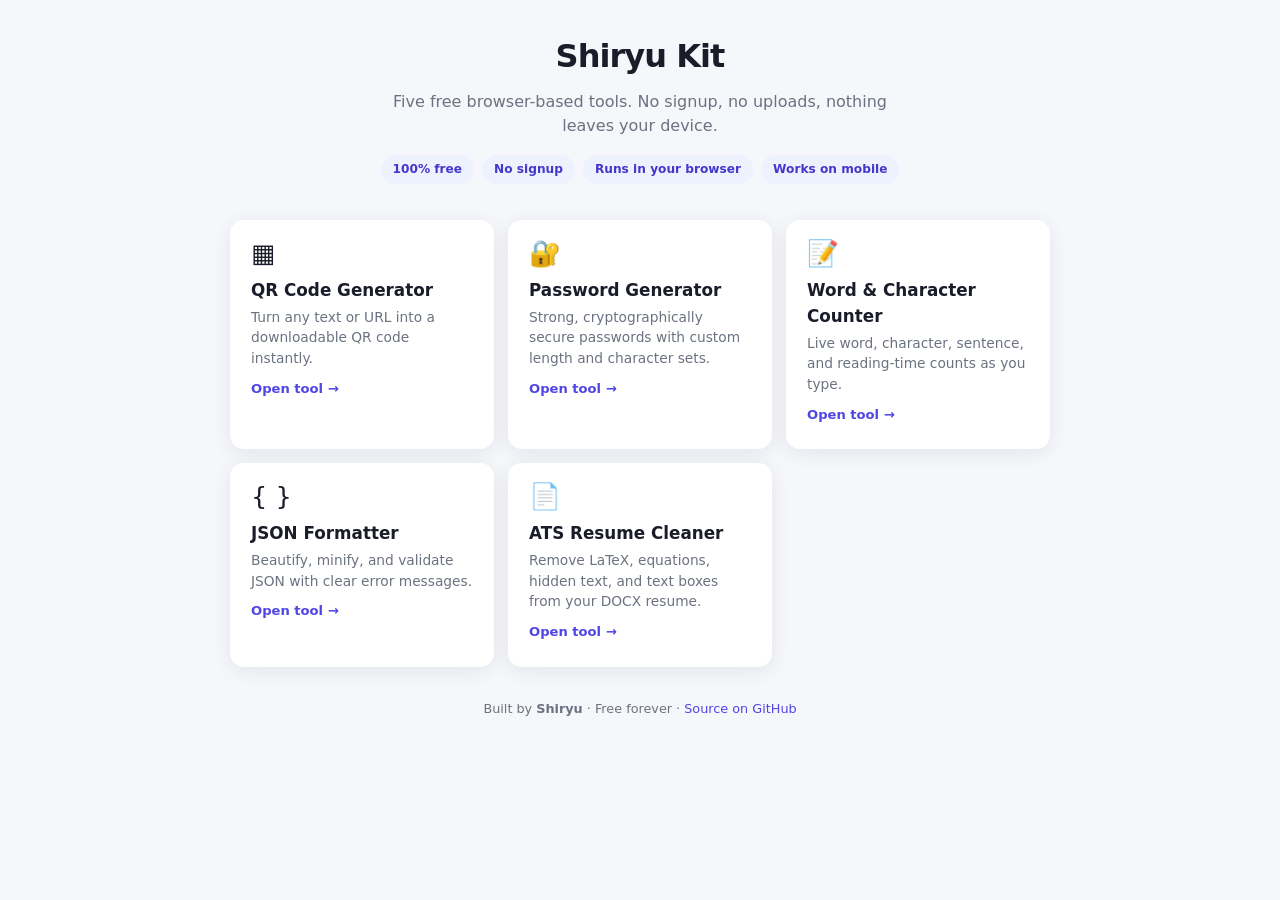
==== index.html @ c06841d9 "seo: update all URLs to new shiryu-kit domain" ====
<!DOCTYPE html>
<html lang="en">

<head>
    <meta charset="UTF-8" />
    <meta name="viewport" content="width=device-width, initial-scale=1.0" />

    <title>Shiryu Kit — 5 Free Online Tools (No Signup)</title>
    <meta name="description"
        content="Five free browser-based tools: QR code generator, password generator, word counter, JSON formatter, and ATS resume cleaner. No signup, no uploads, works on mobile." />
    <meta name="keywords" content="free online tools, qr code generator, password generator, word counter, json formatter, ats resume cleaner" />
    <link rel="canonical" href="https://shiryu-kit.shiryu.workers.dev/" />

    <meta property="og:type" content="website" />
    <meta property="og:title" content="Shiryu Kit — 5 Free Online Tools" />
    <meta property="og:description" content="QR codes, passwords, word count, JSON, and ATS-friendly resumes. Free, no signup, runs in your browser." />
    <meta property="og:url" content="https://shiryu-kit.shiryu.workers.dev/" />
    <meta property="og:site_name" content="Shiryu Kit" />

    <meta name="twitter:card" content="summary" />
    <meta name="twitter:title" content="Shiryu Kit — 5 Free Online Tools" />
    <meta name="twitter:description" content="Five free browser tools. No signup, no uploads." />

    <meta name="google-site-verification" content="OV-KflTbfeQ8eAqYCAKUh1wYdk-W4p2s2v_w5bWGSM4" />

    <link rel="icon"
        href="data:image/svg+xml,<svg xmlns='http://www.w3.org/2000/svg' viewBox='0 0 100 100'><rect width='100' height='100' rx='16' fill='%234f46e5'/><text x='50' y='68' font-size='52' font-family='system-ui' font-weight='700' text-anchor='middle' fill='white'>S</text></svg>" />

    <style>
        *, *::before, *::after { box-sizing: border-box; margin: 0; padding: 0; }

        :root {
            --bg: #f5f7fb;
            --card: #ffffff;
            --text: #1a1d29;
            --muted: #6b7280;
            --brand: #4f46e5;
            --brand-dark: #4338ca;
            --border: #e5e7eb;
            --radius: 14px;
            --shadow: 0 4px 20px rgba(15, 23, 42, 0.08);
        }

        body {
            font-family: system-ui, -apple-system, "Segoe UI", Roboto, "Helvetica Neue", Arial, sans-serif;
            background: var(--bg);
            color: var(--text);
            line-height: 1.55;
            min-height: 100vh;
            padding: 32px 16px;
        }

        .container {
            width: 100%;
            max-width: 820px;
            margin: 0 auto;
        }

        /* Hero */
        .hero {
            text-align: center;
            margin-bottom: 36px;
        }

        .hero h1 {
            font-size: 2rem;
            font-weight: 800;
            letter-spacing: -0.03em;
            margin-bottom: 8px;
        }

        .hero .subtitle {
            font-size: 1rem;
            color: var(--muted);
            max-width: 520px;
            margin: 0 auto;
        }

        .hero .badges {
            display: flex;
            flex-wrap: wrap;
            justify-content: center;
            gap: 8px;
            margin-top: 16px;
        }

        .badge {
            font-size: 0.76rem;
            font-weight: 600;
            padding: 5px 12px;
            border-radius: 99px;
            background: #eef2ff;
            color: var(--brand-dark);
        }

        /* Tools grid */
        .tools {
            display: grid;
            grid-template-columns: repeat(auto-fill, minmax(240px, 1fr));
            gap: 14px;
        }

        .tool {
            display: block;
            background: var(--card);
            border-radius: var(--radius);
            box-shadow: var(--shadow);
            padding: 20px 20px 22px;
            text-decoration: none;
            color: inherit;
            transition: transform 0.12s, box-shadow 0.12s;
            border: 1px solid transparent;
        }

        .tool:hover {
            transform: translateY(-2px);
            box-shadow: 0 8px 28px rgba(15, 23, 42, 0.12);
            border-color: #e0e7ff;
        }

        .tool:active { transform: translateY(0); }

        .tool-icon {
            font-size: 1.6rem;
            margin-bottom: 10px;
            display: block;
            line-height: 1;
        }

        .tool h2 {
            font-size: 1.05rem;
            font-weight: 700;
            margin-bottom: 4px;
            color: var(--text);
        }

        .tool p {
            font-size: 0.86rem;
            color: var(--muted);
            line-height: 1.5;
        }

        .tool .arrow {
            display: inline-block;
            margin-top: 10px;
            font-size: 0.82rem;
            font-weight: 600;
            color: var(--brand);
        }

        /* Footer */
        .footer-note {
            margin-top: 32px;
            font-size: 0.8rem;
            color: var(--muted);
            text-align: center;
        }
        .footer-note a { color: var(--brand); text-decoration: none; }
        .footer-note a:hover { text-decoration: underline; }

        @media (prefers-color-scheme: dark) {
            :root {
                --bg: #0f1117;
                --card: #171a23;
                --text: #e8eaf0;
                --muted: #9096a3;
                --border: #2a2e3a;
                --shadow: 0 4px 24px rgba(0, 0, 0, 0.45);
            }
            .badge { background: #1e1b3a; color: #c7cdff; }
            .tool:hover { border-color: #2a2e3a; }
        }

        @media (max-width: 480px) {
            .hero h1 { font-size: 1.6rem; }
        }
    </style>
</head>

<body>

    <main class="container">

        <header class="hero">
            <h1>Shiryu Kit</h1>
            <p class="subtitle">Five free browser-based tools. No signup, no uploads, nothing leaves your device.</p>
            <div class="badges">
                <span class="badge">100% free</span>
                <span class="badge">No signup</span>
                <span class="badge">Runs in your browser</span>
                <span class="badge">Works on mobile</span>
            </div>
        </header>

        <div class="tools">

            <a class="tool" href="/qr-generator.html">
                <span class="tool-icon">▦</span>
                <h2>QR Code Generator</h2>
                <p>Turn any text or URL into a downloadable QR code instantly.</p>
                <span class="arrow">Open tool →</span>
            </a>

            <a class="tool" href="/password-generator.html">
                <span class="tool-icon">🔐</span>
                <h2>Password Generator</h2>
                <p>Strong, cryptographically secure passwords with custom length and character sets.</p>
                <span class="arrow">Open tool →</span>
            </a>

            <a class="tool" href="/word-counter.html">
                <span class="tool-icon">📝</span>
                <h2>Word & Character Counter</h2>
                <p>Live word, character, sentence, and reading-time counts as you type.</p>
                <span class="arrow">Open tool →</span>
            </a>

            <a class="tool" href="/json-formatter.html">
                <span class="tool-icon">{ }</span>
                <h2>JSON Formatter</h2>
                <p>Beautify, minify, and validate JSON with clear error messages.</p>
                <span class="arrow">Open tool →</span>
            </a>

            <a class="tool" href="/resume-cleaner.html">
                <span class="tool-icon">📄</span>
                <h2>ATS Resume Cleaner</h2>
                <p>Remove LaTeX, equations, hidden text, and text boxes from your DOCX resume.</p>
                <span class="arrow">Open tool →</span>
            </a>

        </div>

        <p class="footer-note">
            Built by <strong>Shiryu</strong> · Free forever ·
            <a href="https://github.com/Piyush-Gahlawat/qr-generator" target="_blank" rel="noopener">Source on GitHub</a>
        </p>

    </main>

</body>

</html>
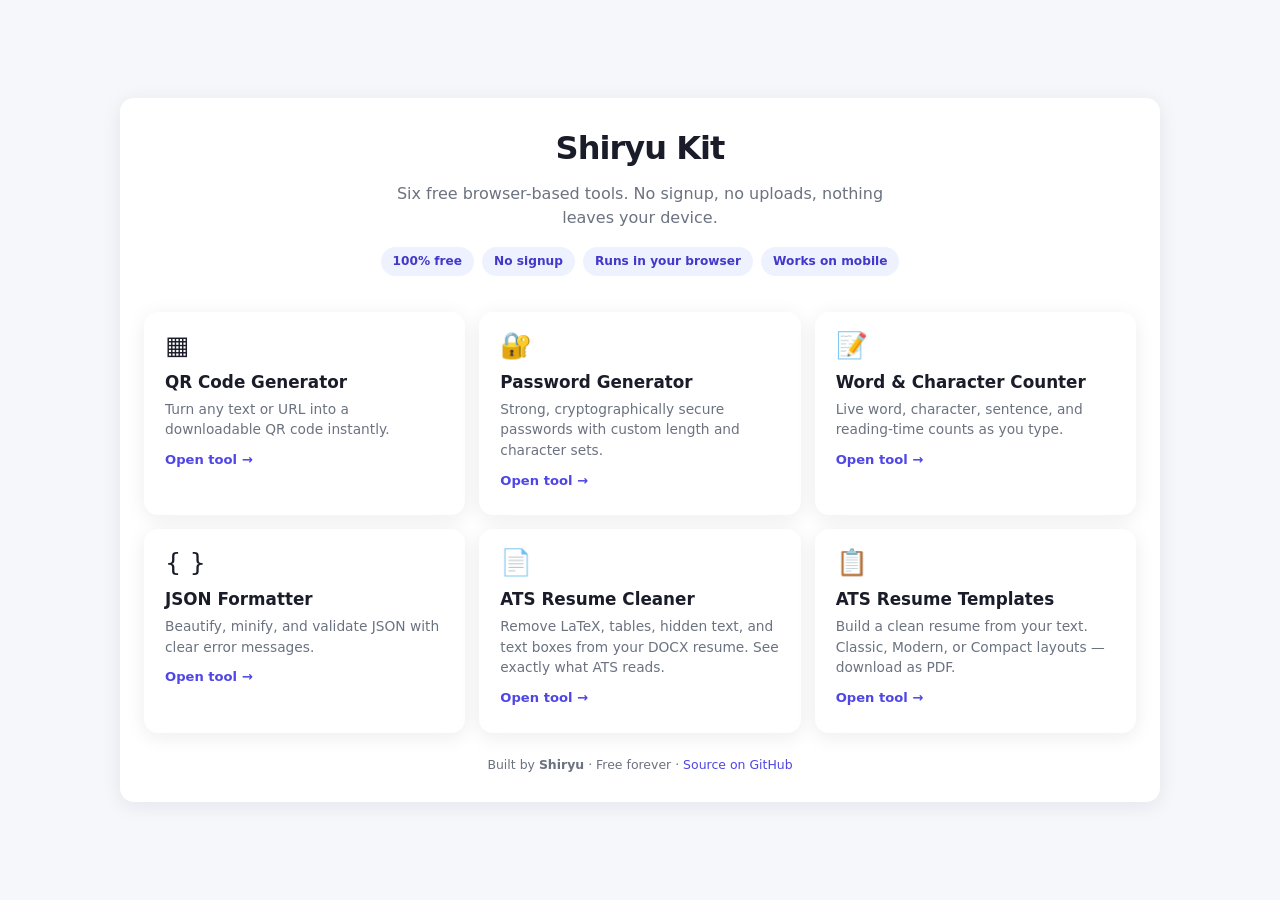
==== commit b928854e: "feat: link resume templates from cleaner and hub; add 6th tool to hub and sitemap" ====
--- a/index.html
+++ b/index.html
@@ -5,185 +5,38 @@
     <meta charset="UTF-8" />
     <meta name="viewport" content="width=device-width, initial-scale=1.0" />
 
-    <title>Shiryu Kit — 5 Free Online Tools (No Signup)</title>
+    <title>Shiryu Kit — 6 Free Online Tools (No Signup)</title>
     <meta name="description"
-        content="Five free browser-based tools: QR code generator, password generator, word counter, JSON formatter, and ATS resume cleaner. No signup, no uploads, works on mobile." />
-    <meta name="keywords" content="free online tools, qr code generator, password generator, word counter, json formatter, ats resume cleaner" />
+        content="Six free browser-based tools: QR code generator, password generator, word counter, JSON formatter, ATS resume cleaner, and resume templates. No signup, no uploads, works on mobile." />
+    <meta name="keywords"
+        content="free online tools, qr code generator, password generator, word counter, json formatter, ats resume cleaner, resume templates" />
     <link rel="canonical" href="https://shiryu-kit.shiryu.workers.dev/" />
 
     <meta property="og:type" content="website" />
-    <meta property="og:title" content="Shiryu Kit — 5 Free Online Tools" />
-    <meta property="og:description" content="QR codes, passwords, word count, JSON, and ATS-friendly resumes. Free, no signup, runs in your browser." />
+    <meta property="og:title" content="Shiryu Kit — 6 Free Online Tools" />
+    <meta property="og:description"
+        content="QR codes, passwords, word count, JSON, and ATS-friendly resumes. Free, no signup, runs in your browser." />
     <meta property="og:url" content="https://shiryu-kit.shiryu.workers.dev/" />
     <meta property="og:site_name" content="Shiryu Kit" />
 
     <meta name="twitter:card" content="summary" />
-    <meta name="twitter:title" content="Shiryu Kit — 5 Free Online Tools" />
-    <meta name="twitter:description" content="Five free browser tools. No signup, no uploads." />
-
-    <meta name="google-site-verification" content="OV-KflTbfeQ8eAqYCAKUh1wYdk-W4p2s2v_w5bWGSM4" />
+    <meta name="twitter:title" content="Shiryu Kit — 6 Free Online Tools" />
+    <meta name="twitter:description" content="Six free browser tools. No signup, no uploads." />
 
     <link rel="icon"
         href="data:image/svg+xml,<svg xmlns='http://www.w3.org/2000/svg' viewBox='0 0 100 100'><rect width='100' height='100' rx='16' fill='%234f46e5'/><text x='50' y='68' font-size='52' font-family='system-ui' font-weight='700' text-anchor='middle' fill='white'>S</text></svg>" />
 
-    <style>
-        *, *::before, *::after { box-sizing: border-box; margin: 0; padding: 0; }
-
-        :root {
-            --bg: #f5f7fb;
-            --card: #ffffff;
-            --text: #1a1d29;
-            --muted: #6b7280;
-            --brand: #4f46e5;
-            --brand-dark: #4338ca;
-            --border: #e5e7eb;
-            --radius: 14px;
-            --shadow: 0 4px 20px rgba(15, 23, 42, 0.08);
-        }
-
-        body {
-            font-family: system-ui, -apple-system, "Segoe UI", Roboto, "Helvetica Neue", Arial, sans-serif;
-            background: var(--bg);
-            color: var(--text);
-            line-height: 1.55;
-            min-height: 100vh;
-            padding: 32px 16px;
-        }
-
-        .container {
-            width: 100%;
-            max-width: 820px;
-            margin: 0 auto;
-        }
-
-        /* Hero */
-        .hero {
-            text-align: center;
-            margin-bottom: 36px;
-        }
-
-        .hero h1 {
-            font-size: 2rem;
-            font-weight: 800;
-            letter-spacing: -0.03em;
-            margin-bottom: 8px;
-        }
-
-        .hero .subtitle {
-            font-size: 1rem;
-            color: var(--muted);
-            max-width: 520px;
-            margin: 0 auto;
-        }
-
-        .hero .badges {
-            display: flex;
-            flex-wrap: wrap;
-            justify-content: center;
-            gap: 8px;
-            margin-top: 16px;
-        }
-
-        .badge {
-            font-size: 0.76rem;
-            font-weight: 600;
-            padding: 5px 12px;
-            border-radius: 99px;
-            background: #eef2ff;
-            color: var(--brand-dark);
-        }
-
-        /* Tools grid */
-        .tools {
-            display: grid;
-            grid-template-columns: repeat(auto-fill, minmax(240px, 1fr));
-            gap: 14px;
-        }
-
-        .tool {
-            display: block;
-            background: var(--card);
-            border-radius: var(--radius);
-            box-shadow: var(--shadow);
-            padding: 20px 20px 22px;
-            text-decoration: none;
-            color: inherit;
-            transition: transform 0.12s, box-shadow 0.12s;
-            border: 1px solid transparent;
-        }
-
-        .tool:hover {
-            transform: translateY(-2px);
-            box-shadow: 0 8px 28px rgba(15, 23, 42, 0.12);
-            border-color: #e0e7ff;
-        }
-
-        .tool:active { transform: translateY(0); }
-
-        .tool-icon {
-            font-size: 1.6rem;
-            margin-bottom: 10px;
-            display: block;
-            line-height: 1;
-        }
-
-        .tool h2 {
-            font-size: 1.05rem;
-            font-weight: 700;
-            margin-bottom: 4px;
-            color: var(--text);
-        }
-
-        .tool p {
-            font-size: 0.86rem;
-            color: var(--muted);
-            line-height: 1.5;
-        }
-
-        .tool .arrow {
-            display: inline-block;
-            margin-top: 10px;
-            font-size: 0.82rem;
-            font-weight: 600;
-            color: var(--brand);
-        }
-
-        /* Footer */
-        .footer-note {
-            margin-top: 32px;
-            font-size: 0.8rem;
-            color: var(--muted);
-            text-align: center;
-        }
-        .footer-note a { color: var(--brand); text-decoration: none; }
-        .footer-note a:hover { text-decoration: underline; }
-
-        @media (prefers-color-scheme: dark) {
-            :root {
-                --bg: #0f1117;
-                --card: #171a23;
-                --text: #e8eaf0;
-                --muted: #9096a3;
-                --border: #2a2e3a;
-                --shadow: 0 4px 24px rgba(0, 0, 0, 0.45);
-            }
-            .badge { background: #1e1b3a; color: #c7cdff; }
-            .tool:hover { border-color: #2a2e3a; }
-        }
-
-        @media (max-width: 480px) {
-            .hero h1 { font-size: 1.6rem; }
-        }
-    </style>
+    <link rel="stylesheet" href="/css/shared.css" />
+    <link rel="stylesheet" href="/css/index.css" />
 </head>
 
 <body>
 
-    <main class="container">
+    <main class="container container-wide">
 
         <header class="hero">
             <h1>Shiryu Kit</h1>
-            <p class="subtitle">Five free browser-based tools. No signup, no uploads, nothing leaves your device.</p>
+            <p class="subtitle">Six free browser-based tools. No signup, no uploads, nothing leaves your device.</p>
             <div class="badges">
                 <span class="badge">100% free</span>
                 <span class="badge">No signup</span>
@@ -225,7 +78,15 @@
             <a class="tool" href="/resume-cleaner.html">
                 <span class="tool-icon">📄</span>
                 <h2>ATS Resume Cleaner</h2>
-                <p>Remove LaTeX, equations, hidden text, and text boxes from your DOCX resume.</p>
+                <p>Remove LaTeX, tables, hidden text, and text boxes from your DOCX resume. See exactly what ATS reads.
+                </p>
+                <span class="arrow">Open tool →</span>
+            </a>
+
+            <a class="tool" href="/resume-templates.html">
+                <span class="tool-icon">📋</span>
+                <h2>ATS Resume Templates</h2>
+                <p>Build a clean resume from your text. Classic, Modern, or Compact layouts — download as PDF.</p>
                 <span class="arrow">Open tool →</span>
             </a>
 
@@ -233,7 +94,8 @@
 
         <p class="footer-note">
             Built by <strong>Shiryu</strong> · Free forever ·
-            <a href="https://github.com/Piyush-Gahlawat/qr-generator" target="_blank" rel="noopener">Source on GitHub</a>
+            <a href="https://github.com/Piyush-Gahlawat/qr-generator" target="_blank" rel="noopener">Source on
+                GitHub</a>
         </p>
 
     </main>
--- a/css/shared.css
+++ b/css/shared.css
@@ -0,0 +1,420 @@
+/* shared.css — common styles for all QRyu tools */
+
+*,
+*::before,
+*::after {
+    box-sizing: border-box;
+    margin: 0;
+    padding: 0;
+}
+
+:root {
+    --bg: #f5f7fb;
+    --card: #ffffff;
+    --text: #1a1d29;
+    --muted: #6b7280;
+    --brand: #4f46e5;
+    --brand-dark: #4338ca;
+    --border: #e5e7eb;
+    --error: #dc2626;
+    --ok: #059669;
+    --warn: #d97706;
+    --radius: 14px;
+    --shadow: 0 4px 20px rgba(15, 23, 42, 0.08);
+    --mono: ui-monospace, "SF Mono", Menlo, Consolas, "Liberation Mono", monospace;
+}
+
+body {
+    font-family: system-ui, -apple-system, "Segoe UI", Roboto, "Helvetica Neue", Arial, sans-serif;
+    background: var(--bg);
+    color: var(--text);
+    line-height: 1.55;
+    min-height: 100vh;
+    display: flex;
+    align-items: center;
+    justify-content: center;
+    padding: 20px 16px;
+}
+
+.container {
+    width: 100%;
+    max-width: 460px;
+    background: var(--card);
+    border-radius: var(--radius);
+    box-shadow: var(--shadow);
+    padding: 24px 22px 26px;
+}
+
+.container-wide {
+    max-width: 1040px;
+    padding: 26px 24px 28px;
+}
+
+.nav {
+    margin-bottom: 18px;
+}
+
+.nav a {
+    font-size: 0.85rem;
+    color: var(--brand);
+    text-decoration: none;
+    font-weight: 600;
+}
+
+.nav a:hover {
+    text-decoration: underline;
+}
+
+h1 {
+    font-size: 1.4rem;
+    font-weight: 700;
+    letter-spacing: -0.02em;
+    margin-bottom: 6px;
+}
+
+.subtitle {
+    font-size: 0.9rem;
+    color: var(--muted);
+    margin-bottom: 20px;
+}
+
+.field {
+    text-align: left;
+    margin-bottom: 14px;
+}
+
+label {
+    display: block;
+    font-size: 0.82rem;
+    font-weight: 600;
+    color: var(--muted);
+    margin-bottom: 6px;
+    text-transform: uppercase;
+    letter-spacing: 0.04em;
+}
+
+input[type="text"] {
+    width: 100%;
+    font-size: 1rem;
+    padding: 14px 16px;
+    border: 1.5px solid var(--border);
+    border-radius: 10px;
+    background: #fafbfc;
+    color: var(--text);
+    transition: border-color 0.15s, box-shadow 0.15s, background 0.15s;
+    -webkit-appearance: none;
+}
+
+input[type="text"]::placeholder {
+    color: #9ca3af;
+}
+
+input[type="text"]:focus {
+    outline: none;
+    border-color: var(--brand);
+    background: #fff;
+    box-shadow: 0 0 0 3px rgba(79, 70, 229, 0.15);
+}
+
+textarea {
+    width: 100%;
+    min-height: 220px;
+    font-family: inherit;
+    font-size: 1rem;
+    line-height: 1.6;
+    padding: 14px 16px;
+    border: 1.5px solid var(--border);
+    border-radius: 10px;
+    background: #fafbfc;
+    color: var(--text);
+    resize: vertical;
+    transition: border-color 0.15s, box-shadow 0.15s, background 0.15s;
+}
+
+textarea::placeholder {
+    color: #9ca3af;
+}
+
+textarea:focus {
+    outline: none;
+    border-color: var(--brand);
+    background: #fff;
+    box-shadow: 0 0 0 3px rgba(79, 70, 229, 0.15);
+}
+
+.btn {
+    display: block;
+    width: 100%;
+    font-size: 1rem;
+    font-weight: 600;
+    font-family: inherit;
+    padding: 14px 20px;
+    border: none;
+    border-radius: 10px;
+    cursor: pointer;
+    transition: transform 0.08s, background 0.15s, box-shadow 0.15s;
+    -webkit-tap-highlight-color: transparent;
+    touch-action: manipulation;
+}
+
+.btn:active {
+    transform: scale(0.98);
+}
+
+.btn:focus-visible {
+    outline: 3px solid rgba(79, 70, 229, 0.4);
+    outline-offset: 2px;
+}
+
+.btn-primary {
+    background: var(--brand);
+    color: #fff;
+    box-shadow: 0 2px 8px rgba(79, 70, 229, 0.28);
+}
+
+.btn-primary:hover {
+    background: var(--brand-dark);
+}
+
+.btn-primary:disabled {
+    background: #c7d2fe;
+    box-shadow: none;
+    cursor: not-allowed;
+}
+
+.btn-secondary {
+    background: #eef2ff;
+    color: var(--brand-dark);
+    margin-top: 10px;
+}
+
+.btn-secondary:hover {
+    background: #e0e7ff;
+}
+
+.btn-sm {
+    font-family: inherit;
+    font-size: 0.85rem;
+    font-weight: 600;
+    padding: 8px 14px;
+    border: 1.5px solid var(--border);
+    border-radius: 8px;
+    background: #fff;
+    color: var(--text);
+    cursor: pointer;
+    transition: background 0.15s, border-color 0.15s, transform 0.08s;
+    -webkit-tap-highlight-color: transparent;
+}
+
+.btn-sm:hover {
+    background: #f3f4f6;
+    border-color: #d1d5db;
+}
+
+.btn-sm:active {
+    transform: scale(0.97);
+}
+
+.btn-sm.primary {
+    background: var(--brand);
+    color: #fff;
+    border-color: var(--brand);
+}
+
+.btn-sm.primary:hover {
+    background: var(--brand-dark);
+}
+
+.checks {
+    display: grid;
+    grid-template-columns: 1fr 1fr;
+    gap: 10px 14px;
+    margin-bottom: 20px;
+}
+
+.check {
+    display: flex;
+    align-items: flex-start;
+    gap: 8px;
+    font-size: 0.88rem;
+    color: var(--text);
+    cursor: pointer;
+    user-select: none;
+    line-height: 1.4;
+}
+
+.check input {
+    width: 17px;
+    height: 17px;
+    accent-color: var(--brand);
+    cursor: pointer;
+    flex: 0 0 auto;
+    margin-top: 2px;
+}
+
+.check code {
+    font-family: var(--mono);
+    font-size: 0.82rem;
+    background: #f3f4f6;
+    padding: 1px 5px;
+    border-radius: 4px;
+}
+
+#error-msg {
+    display: none;
+    font-size: 0.88rem;
+    color: var(--error);
+    background: #fef2f2;
+    border: 1px solid #fecaca;
+    border-radius: 8px;
+    padding: 10px 12px;
+    margin-top: 12px;
+    text-align: left;
+}
+
+.status {
+    font-size: 0.85rem;
+    font-weight: 600;
+    min-height: 1.5em;
+    margin-top: 14px;
+    text-align: center;
+    word-break: break-word;
+}
+
+.status.ok {
+    color: var(--ok);
+}
+
+.status.err {
+    color: var(--error);
+}
+
+.status.info {
+    color: var(--muted);
+    font-weight: 500;
+}
+
+.stats {
+    display: none;
+    grid-template-columns: repeat(auto-fit, minmax(110px, 1fr));
+    gap: 8px;
+    margin-top: 16px;
+}
+
+.stats.show {
+    display: grid;
+}
+
+.stat {
+    background: #fafbfc;
+    border: 1px solid var(--border);
+    border-radius: 10px;
+    padding: 10px;
+    text-align: center;
+}
+
+.stat-value {
+    font-size: 1.15rem;
+    font-weight: 700;
+    color: var(--brand);
+    font-variant-numeric: tabular-nums;
+}
+
+.stat-label {
+    font-size: 0.68rem;
+    color: var(--muted);
+    text-transform: uppercase;
+    letter-spacing: 0.04em;
+    margin-top: 2px;
+    font-weight: 600;
+}
+
+.footer-note {
+    margin-top: 22px;
+    font-size: 0.78rem;
+    color: var(--muted);
+    text-align: center;
+}
+
+.footer-note a {
+    color: var(--brand);
+    text-decoration: none;
+}
+
+.footer-note a:hover {
+    text-decoration: underline;
+}
+
+@media (max-width: 360px) {
+    .container {
+        padding: 22px 16px 20px;
+    }
+
+    h1 {
+        font-size: 1.2rem;
+    }
+
+    .checks {
+        grid-template-columns: 1fr;
+    }
+
+    .btn,
+    input[type="text"],
+    textarea {
+        font-size: 0.95rem;
+    }
+}
+
+@media (prefers-color-scheme: dark) {
+    :root {
+        --bg: #0f1117;
+        --card: #171a23;
+        --text: #e8eaf0;
+        --muted: #9096a3;
+        --border: #2a2e3a;
+        --shadow: 0 4px 24px rgba(0, 0, 0, 0.45);
+    }
+
+    input[type="text"],
+    textarea {
+        background: #0f1117;
+        color: var(--text);
+    }
+
+    input[type="text"]:focus,
+    textarea:focus {
+        background: #0f1117;
+    }
+
+    .btn-secondary {
+        background: #1e2230;
+        color: #c7cdff;
+    }
+
+    .btn-secondary:hover {
+        background: #262b3c;
+    }
+
+    .btn-sm {
+        background: #1e2230;
+        color: var(--text);
+        border-color: #2a2e3a;
+    }
+
+    .btn-sm:hover {
+        background: #262b3c;
+    }
+
+    .check code {
+        background: #2a2e3a;
+    }
+
+    .stat {
+        background: #0f1117;
+    }
+
+    #error-msg {
+        background: #2a1416;
+        border-color: #4a1f24;
+    }
+}
--- a/css/index.css
+++ b/css/index.css
@@ -0,0 +1,110 @@
+/* index.css — hub page styles */
+
+.hero {
+    text-align: center;
+    margin-bottom: 36px;
+}
+
+.hero h1 {
+    font-size: 2rem;
+    font-weight: 800;
+    letter-spacing: -0.03em;
+    margin-bottom: 8px;
+}
+
+.hero .subtitle {
+    font-size: 1rem;
+    color: var(--muted);
+    max-width: 520px;
+    margin: 0 auto;
+}
+
+.hero .badges {
+    display: flex;
+    flex-wrap: wrap;
+    justify-content: center;
+    gap: 8px;
+    margin-top: 16px;
+}
+
+.badge {
+    font-size: 0.76rem;
+    font-weight: 600;
+    padding: 5px 12px;
+    border-radius: 99px;
+    background: #eef2ff;
+    color: var(--brand-dark);
+}
+
+.tools {
+    display: grid;
+    grid-template-columns: repeat(auto-fill, minmax(240px, 1fr));
+    gap: 14px;
+}
+
+.tool {
+    display: block;
+    background: var(--card);
+    border-radius: var(--radius);
+    box-shadow: var(--shadow);
+    padding: 20px 20px 22px;
+    text-decoration: none;
+    color: inherit;
+    transition: transform 0.12s, box-shadow 0.12s;
+    border: 1px solid transparent;
+}
+
+.tool:hover {
+    transform: translateY(-2px);
+    box-shadow: 0 8px 28px rgba(15, 23, 42, 0.12);
+    border-color: #e0e7ff;
+}
+
+.tool:active {
+    transform: translateY(0);
+}
+
+.tool-icon {
+    font-size: 1.6rem;
+    margin-bottom: 10px;
+    display: block;
+    line-height: 1;
+}
+
+.tool h2 {
+    font-size: 1.05rem;
+    font-weight: 700;
+    margin-bottom: 4px;
+    color: var(--text);
+}
+
+.tool p {
+    font-size: 0.86rem;
+    color: var(--muted);
+    line-height: 1.5;
+}
+
+.tool .arrow {
+    display: inline-block;
+    margin-top: 10px;
+    font-size: 0.82rem;
+    font-weight: 600;
+    color: var(--brand);
+}
+
+@media (prefers-color-scheme: dark) {
+    .badge {
+        background: #1e1b3a;
+        color: #c7cdff;
+    }
+
+    .tool:hover {
+        border-color: #2a2e3a;
+    }
+}
+
+@media (max-width: 480px) {
+    .hero h1 {
+        font-size: 1.6rem;
+    }
+}
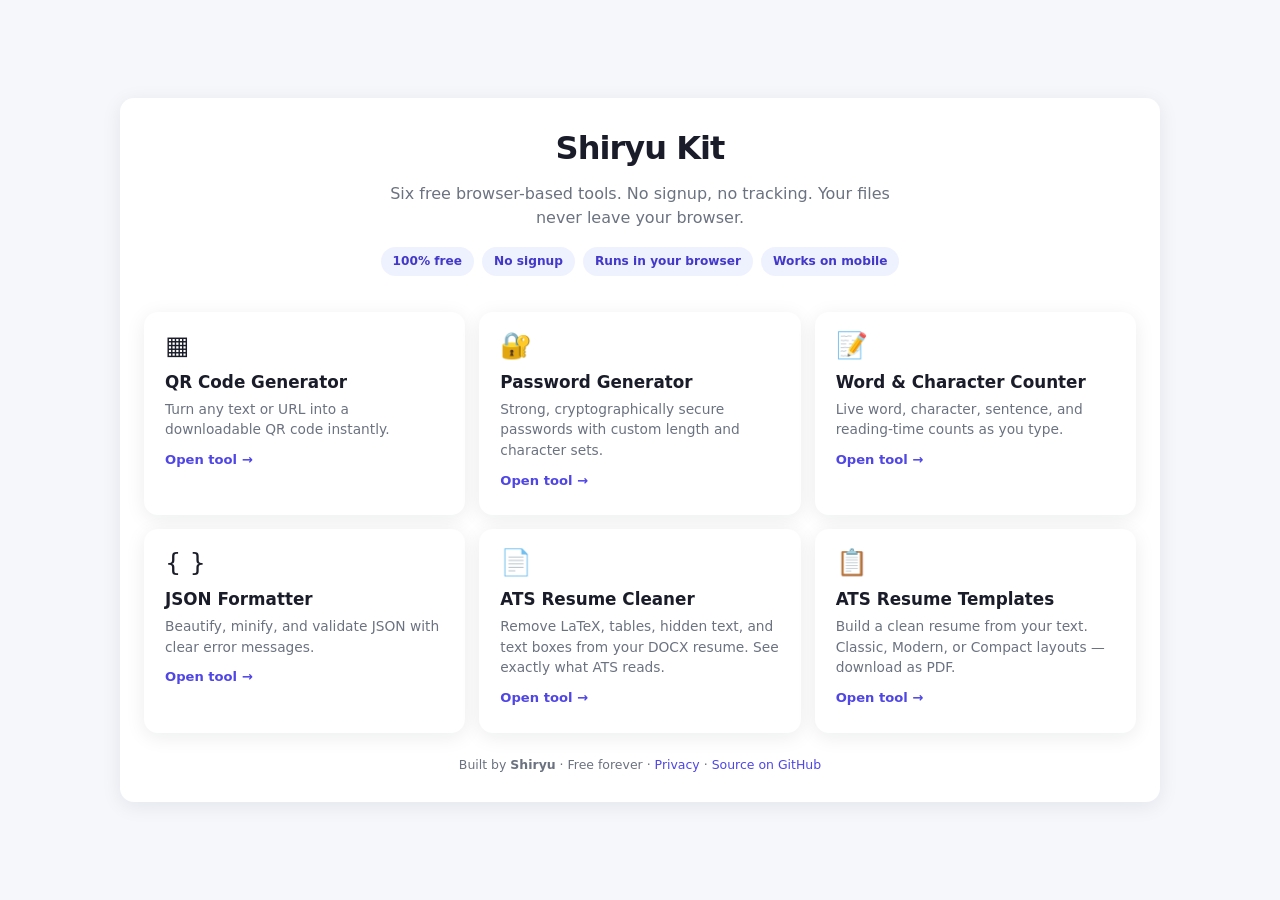
==== commit bad1ab54: "feat: GDPR compliance — privacy policy, corrected data claims, footer links" ====
--- a/index.html
+++ b/index.html
@@ -36,7 +36,7 @@
 
         <header class="hero">
             <h1>Shiryu Kit</h1>
-            <p class="subtitle">Six free browser-based tools. No signup, no uploads, nothing leaves your device.</p>
+<p class="subtitle">Six free browser-based tools. No signup, no tracking. Your files never leave your browser.</p>
             <div class="badges">
                 <span class="badge">100% free</span>
                 <span class="badge">No signup</span>
@@ -94,7 +94,7 @@
 
         <p class="footer-note">
             Built by <strong>Shiryu</strong> · Free forever ·
-            <a href="https://github.com/Piyush-Gahlawat/qr-generator" target="_blank" rel="noopener">Source on
+            <a href="/privacy.html">Privacy</a> · <a href="https://github.com/Piyush-Gahlawat/qr-generator" target="_blank" rel="noopener">Source on
                 GitHub</a>
         </p>
 
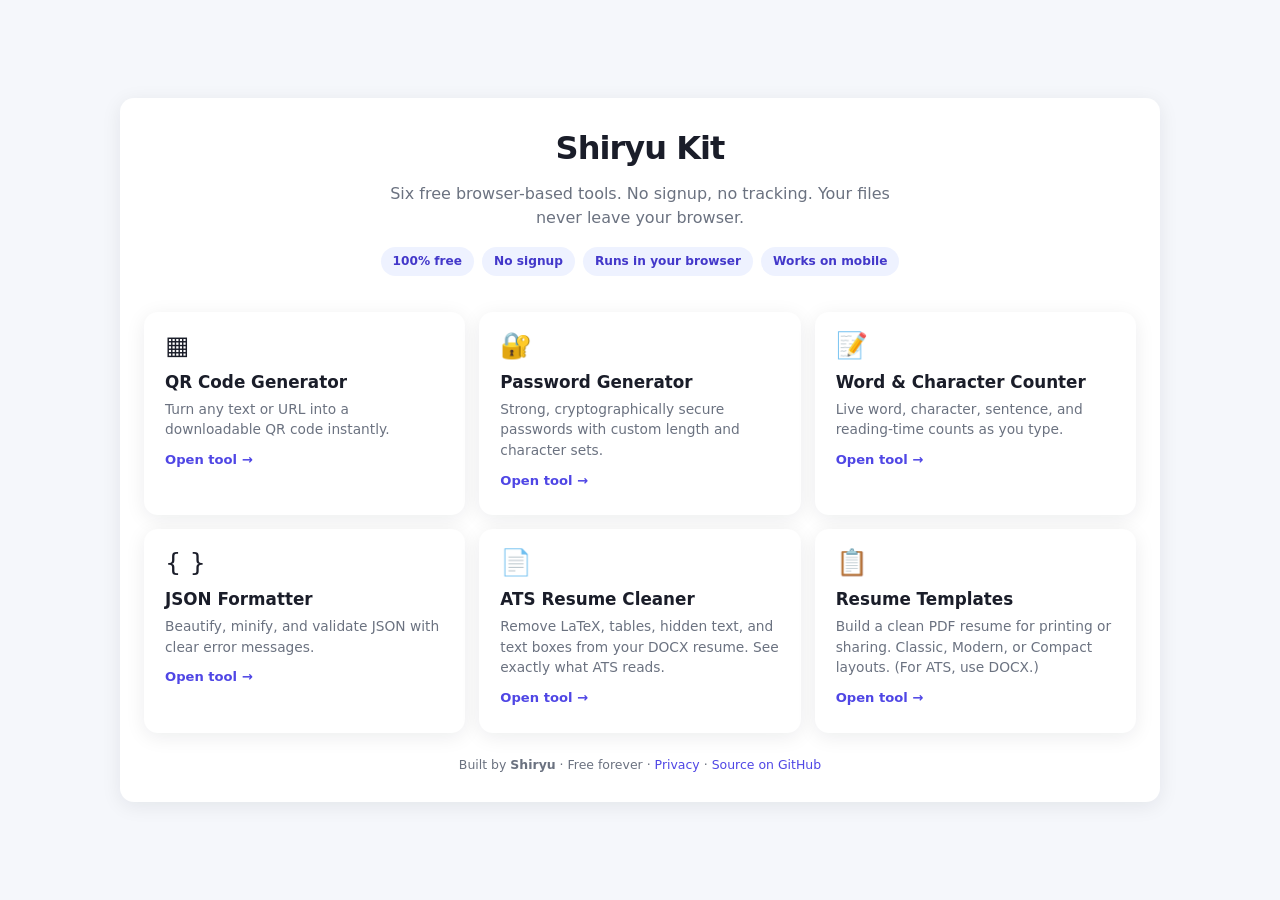
==== commit 6f83e536: "fix: complete security hardening, SRI hashes, templates copy, og tags" ====
--- a/index.html
+++ b/index.html
@@ -6,8 +6,7 @@
     <meta name="viewport" content="width=device-width, initial-scale=1.0" />
 
     <title>Shiryu Kit — 6 Free Online Tools (No Signup)</title>
-    <meta name="description"
-        content="Six free browser-based tools: QR code generator, password generator, word counter, JSON formatter, ATS resume cleaner, and resume templates. No signup, no uploads, works on mobile." />
+    <meta name="description" content="Six free browser tools: QR codes, passwords, word count, JSON formatter, ATS resume cleaner, print-ready resume templates. No signup, no uploads." />
     <meta name="keywords"
         content="free online tools, qr code generator, password generator, word counter, json formatter, ats resume cleaner, resume templates" />
     <link rel="canonical" href="https://shiryu-kit.shiryu.workers.dev/" />
@@ -36,7 +35,8 @@
 
         <header class="hero">
             <h1>Shiryu Kit</h1>
-<p class="subtitle">Six free browser-based tools. No signup, no tracking. Your files never leave your browser.</p>
+            <p class="subtitle">Six free browser-based tools. No signup, no tracking. Your files never leave your
+                browser.</p>
             <div class="badges">
                 <span class="badge">100% free</span>
                 <span class="badge">No signup</span>
@@ -85,8 +85,9 @@
 
             <a class="tool" href="/resume-templates.html">
                 <span class="tool-icon">📋</span>
-                <h2>ATS Resume Templates</h2>
-                <p>Build a clean resume from your text. Classic, Modern, or Compact layouts — download as PDF.</p>
+                <h2>Resume Templates</h2>
+                <p>Build a clean PDF resume for printing or sharing. Classic, Modern, or Compact layouts. (For ATS, use
+                    DOCX.)</p>
                 <span class="arrow">Open tool →</span>
             </a>
 
@@ -94,7 +95,8 @@
 
         <p class="footer-note">
             Built by <strong>Shiryu</strong> · Free forever ·
-            <a href="/privacy.html">Privacy</a> · <a href="https://github.com/Piyush-Gahlawat/qr-generator" target="_blank" rel="noopener">Source on
+            <a href="/privacy.html">Privacy</a> · <a href="https://github.com/Piyush-Gahlawat/qr-generator"
+                target="_blank" rel="noopener">Source on
                 GitHub</a>
         </p>
 
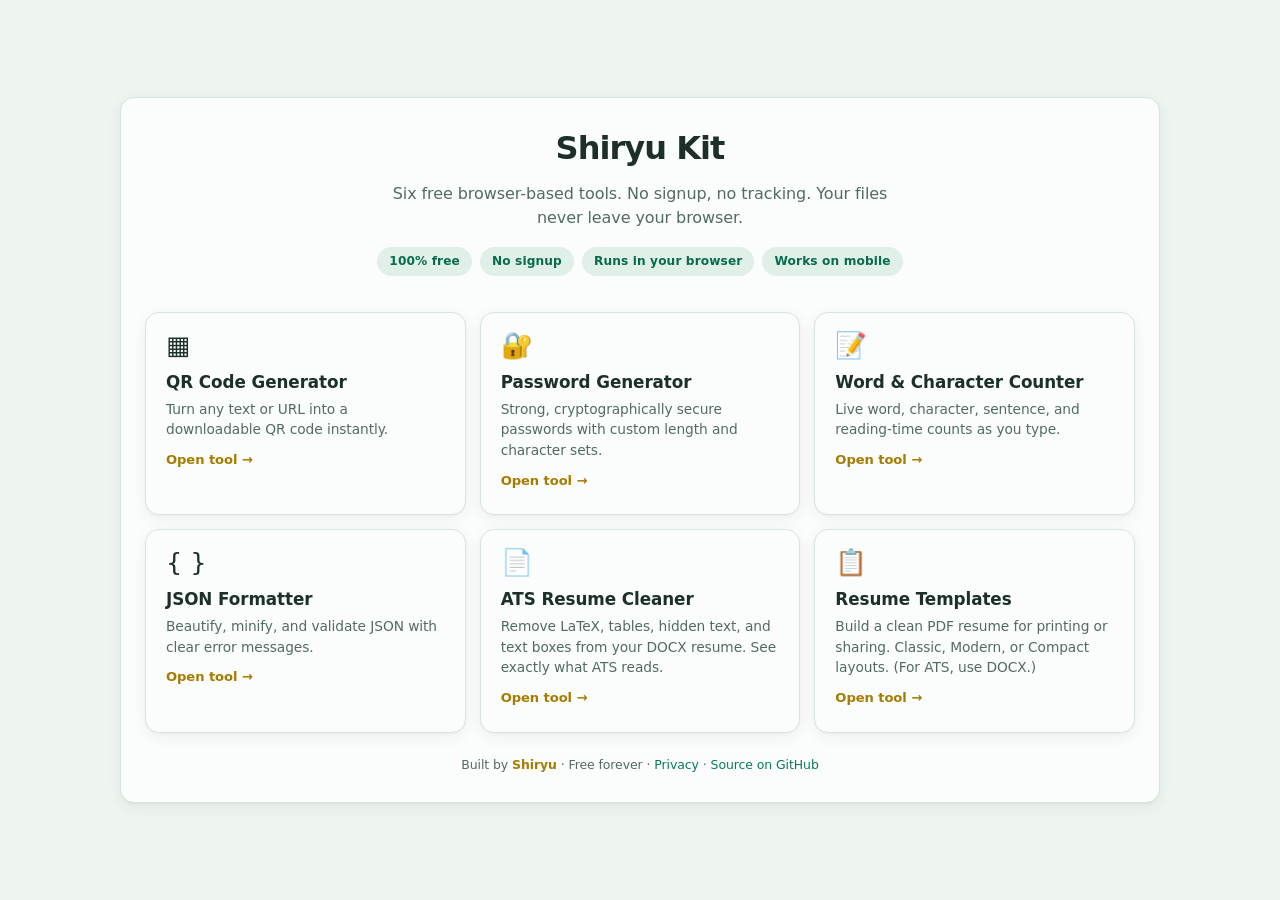
==== commit 577e74ea: "feat: add SVG favicon (S on jade)" ====
--- a/index.html
+++ b/index.html
@@ -6,7 +6,8 @@
     <meta name="viewport" content="width=device-width, initial-scale=1.0" />
 
     <title>Shiryu Kit — 6 Free Online Tools (No Signup)</title>
-    <meta name="description" content="Six free browser tools: QR codes, passwords, word count, JSON formatter, ATS resume cleaner, print-ready resume templates. No signup, no uploads." />
+    <meta name="description"
+        content="Six free browser tools: QR codes, passwords, word count, JSON formatter, ATS resume cleaner, print-ready resume templates. No signup, no uploads." />
     <meta name="keywords"
         content="free online tools, qr code generator, password generator, word counter, json formatter, ats resume cleaner, resume templates" />
     <link rel="canonical" href="https://shiryu-kit.shiryu.workers.dev/" />
@@ -22,8 +23,7 @@
     <meta name="twitter:title" content="Shiryu Kit — 6 Free Online Tools" />
     <meta name="twitter:description" content="Six free browser tools. No signup, no uploads." />
 
-    <link rel="icon"
-        href="data:image/svg+xml,<svg xmlns='http://www.w3.org/2000/svg' viewBox='0 0 100 100'><rect width='100' height='100' rx='16' fill='%234f46e5'/><text x='50' y='68' font-size='52' font-family='system-ui' font-weight='700' text-anchor='middle' fill='white'>S</text></svg>" />
+    <link rel="icon" type="image/svg+xml" href="/favicon.svg">
 
     <link rel="stylesheet" href="/css/shared.css" />
     <link rel="stylesheet" href="/css/index.css" />
--- a/css/shared.css
+++ b/css/shared.css
@@ -1,4 +1,4 @@
-/* shared.css — common styles for all QRyu tools */
+/* shared.css — jade + gold dual palette */
 
 *,
 *::before,
@@ -9,18 +9,41 @@
 }
 
 :root {
-    --bg: #f5f7fb;
-    --card: #ffffff;
-    --text: #1a1d29;
-    --muted: #6b7280;
-    --brand: #4f46e5;
-    --brand-dark: #4338ca;
-    --border: #e5e7eb;
-    --error: #dc2626;
-    --ok: #059669;
-    --warn: #d97706;
+    /* Backgrounds */
+    --bg: #eef4f0;
+    --card: #fbfdfc;
+    --input-bg: #f4faf6;
+
+    /* Text */
+    --text: #1c2f28;
+    --muted: #526b60;
+
+    /* Jade — identity */
+    --brand: #0a7a58;
+    --brand-dark: #086b4d;
+    --brand-soft: #e0f0e9;
+
+    /* Gold — accent */
+    --accent: #a67c00;
+    --accent-bright: #d4a13a;
+    --accent-soft: #faf3e0;
+
+    /* UI */
+    --border: #d6e5dd;
+    --border-hover: #c3dcd1;
+
+    /* Semantic */
+    --error: #b3352f;
+    --error-bg: #fcf0ee;
+    --error-border: #f0d0cc;
+    --ok: #0a7a58;
+    --warn: #a67c00;
+
     --radius: 14px;
-    --shadow: 0 4px 20px rgba(15, 23, 42, 0.08);
+    --radius-sm: 10px;
+    --shadow: 0 1px 2px rgba(16, 40, 32, 0.04), 0 4px 16px rgba(16, 40, 32, 0.06);
+    --shadow-hover: 0 2px 4px rgba(16, 40, 32, 0.06), 0 8px 24px rgba(16, 40, 32, 0.08);
+    --shadow-gold: 0 2px 4px rgba(120, 90, 10, 0.06), 0 8px 24px rgba(166, 124, 0, 0.10);
     --mono: ui-monospace, "SF Mono", Menlo, Consolas, "Liberation Mono", monospace;
 }
 
@@ -29,11 +52,14 @@
     background: var(--bg);
     color: var(--text);
     line-height: 1.55;
+    letter-spacing: -0.005em;
     min-height: 100vh;
     display: flex;
     align-items: center;
     justify-content: center;
     padding: 20px 16px;
+    -webkit-font-smoothing: antialiased;
+    -moz-osx-font-smoothing: grayscale;
 }
 
 .container {
@@ -41,6 +67,7 @@
     max-width: 460px;
     background: var(--card);
     border-radius: var(--radius);
+    border: 1px solid var(--border);
     box-shadow: var(--shadow);
     padding: 24px 22px 26px;
 }
@@ -59,10 +86,11 @@
     color: var(--brand);
     text-decoration: none;
     font-weight: 600;
+    transition: color 0.15s;
 }
 
 .nav a:hover {
-    text-decoration: underline;
+    color: var(--brand-dark);
 }
 
 h1 {
@@ -70,12 +98,23 @@
     font-weight: 700;
     letter-spacing: -0.02em;
     margin-bottom: 6px;
+    color: var(--text);
 }
 
 .subtitle {
     font-size: 0.9rem;
     color: var(--muted);
     margin-bottom: 20px;
+}
+
+/* Utility — add class="accent" to any element for gold */
+.accent {
+    color: var(--accent);
+}
+
+.accent-bg {
+    background: var(--accent-soft);
+    color: var(--accent);
 }
 
 .field {
@@ -98,22 +137,24 @@
     font-size: 1rem;
     padding: 14px 16px;
     border: 1.5px solid var(--border);
-    border-radius: 10px;
-    background: #fafbfc;
-    color: var(--text);
-    transition: border-color 0.15s, box-shadow 0.15s, background 0.15s;
+    border-radius: var(--radius-sm);
+    background: var(--input-bg);
+    color: var(--text);
+    transition: border-color 0.2s, box-shadow 0.2s, background 0.2s;
     -webkit-appearance: none;
+    appearance: none;
+    font-family: inherit;
 }
 
 input[type="text"]::placeholder {
-    color: #9ca3af;
+    color: #93a89d;
 }
 
 input[type="text"]:focus {
     outline: none;
     border-color: var(--brand);
-    background: #fff;
-    box-shadow: 0 0 0 3px rgba(79, 70, 229, 0.15);
+    background: var(--card);
+    box-shadow: 0 0 0 3px rgba(10, 122, 88, 0.12);
 }
 
 textarea {
@@ -124,22 +165,22 @@
     line-height: 1.6;
     padding: 14px 16px;
     border: 1.5px solid var(--border);
-    border-radius: 10px;
-    background: #fafbfc;
+    border-radius: var(--radius-sm);
+    background: var(--input-bg);
     color: var(--text);
     resize: vertical;
-    transition: border-color 0.15s, box-shadow 0.15s, background 0.15s;
+    transition: border-color 0.2s, box-shadow 0.2s, background 0.2s;
 }
 
 textarea::placeholder {
-    color: #9ca3af;
+    color: #93a89d;
 }
 
 textarea:focus {
     outline: none;
     border-color: var(--brand);
-    background: #fff;
-    box-shadow: 0 0 0 3px rgba(79, 70, 229, 0.15);
+    background: var(--card);
+    box-shadow: 0 0 0 3px rgba(10, 122, 88, 0.12);
 }
 
 .btn {
@@ -150,7 +191,7 @@
     font-family: inherit;
     padding: 14px 20px;
     border: none;
-    border-radius: 10px;
+    border-radius: var(--radius-sm);
     cursor: pointer;
     transition: transform 0.08s, background 0.15s, box-shadow 0.15s;
     -webkit-tap-highlight-color: transparent;
@@ -162,14 +203,14 @@
 }
 
 .btn:focus-visible {
-    outline: 3px solid rgba(79, 70, 229, 0.4);
+    outline: 3px solid rgba(10, 122, 88, 0.35);
     outline-offset: 2px;
 }
 
 .btn-primary {
     background: var(--brand);
     color: #fff;
-    box-shadow: 0 2px 8px rgba(79, 70, 229, 0.28);
+    box-shadow: 0 1px 2px rgba(16, 40, 32, 0.10), 0 2px 8px rgba(10, 122, 88, 0.18);
 }
 
 .btn-primary:hover {
@@ -177,19 +218,19 @@
 }
 
 .btn-primary:disabled {
-    background: #c7d2fe;
+    background: #b8d4c6;
     box-shadow: none;
     cursor: not-allowed;
 }
 
 .btn-secondary {
-    background: #eef2ff;
+    background: var(--brand-soft);
     color: var(--brand-dark);
     margin-top: 10px;
 }
 
 .btn-secondary:hover {
-    background: #e0e7ff;
+    background: #cbe5d9;
 }
 
 .btn-sm {
@@ -199,7 +240,7 @@
     padding: 8px 14px;
     border: 1.5px solid var(--border);
     border-radius: 8px;
-    background: #fff;
+    background: var(--card);
     color: var(--text);
     cursor: pointer;
     transition: background 0.15s, border-color 0.15s, transform 0.08s;
@@ -207,8 +248,8 @@
 }
 
 .btn-sm:hover {
-    background: #f3f4f6;
-    border-color: #d1d5db;
+    background: var(--input-bg);
+    border-color: var(--border-hover);
 }
 
 .btn-sm:active {
@@ -223,6 +264,7 @@
 
 .btn-sm.primary:hover {
     background: var(--brand-dark);
+    border-color: var(--brand-dark);
 }
 
 .checks {
@@ -255,7 +297,8 @@
 .check code {
     font-family: var(--mono);
     font-size: 0.82rem;
-    background: #f3f4f6;
+    background: var(--input-bg);
+    color: var(--brand-dark);
     padding: 1px 5px;
     border-radius: 4px;
 }
@@ -264,8 +307,8 @@
     display: none;
     font-size: 0.88rem;
     color: var(--error);
-    background: #fef2f2;
-    border: 1px solid #fecaca;
+    background: var(--error-bg);
+    border: 1px solid var(--error-border);
     border-radius: 8px;
     padding: 10px 12px;
     margin-top: 12px;
@@ -292,6 +335,10 @@
 .status.info {
     color: var(--muted);
     font-weight: 500;
+}
+
+.status.warn {
+    color: var(--warn);
 }
 
 .stats {
@@ -306,9 +353,9 @@
 }
 
 .stat {
-    background: #fafbfc;
+    background: var(--input-bg);
     border: 1px solid var(--border);
-    border-radius: 10px;
+    border-radius: var(--radius-sm);
     padding: 10px;
     text-align: center;
 }
@@ -339,10 +386,18 @@
 .footer-note a {
     color: var(--brand);
     text-decoration: none;
+    font-weight: 500;
+    transition: color 0.15s;
 }
 
 .footer-note a:hover {
+    color: var(--brand-dark);
     text-decoration: underline;
+}
+
+.footer-note strong {
+    color: var(--accent);
+    font-weight: 700;
 }
 
 @media (max-width: 360px) {
@@ -367,54 +422,65 @@
 
 @media (prefers-color-scheme: dark) {
     :root {
-        --bg: #0f1117;
-        --card: #171a23;
-        --text: #e8eaf0;
-        --muted: #9096a3;
-        --border: #2a2e3a;
-        --shadow: 0 4px 24px rgba(0, 0, 0, 0.45);
+        --bg: #0c1410;
+        --card: #152420;
+        --input-bg: #0f1a16;
+        --text: #e6f0eb;
+        --muted: #8fa89d;
+        --brand: #3fb891;
+        --brand-dark: #4dc9a0;
+        --brand-soft: #1c3a2f;
+        --accent: #e0b86b;
+        --accent-bright: #f0c674;
+        --accent-soft: #2a2213;
+        --border: #2a3d35;
+        --border-hover: #3a5045;
+        --error: #f0a29e;
+        --error-bg: #2a1715;
+        --error-border: #4a2926;
+        --ok: #4dc9a0;
+        --warn: #e0b86b;
+        --shadow: 0 1px 2px rgba(0, 0, 0, 0.3), 0 4px 16px rgba(0, 0, 0, 0.25);
+        --shadow-hover: 0 2px 4px rgba(0, 0, 0, 0.35), 0 8px 24px rgba(0, 0, 0, 0.30);
+        --shadow-gold: 0 2px 4px rgba(224, 184, 107, 0.06), 0 8px 24px rgba(224, 184, 107, 0.12);
     }
 
     input[type="text"],
     textarea {
-        background: #0f1117;
         color: var(--text);
+    }
+
+    input[type="text"]::placeholder,
+    textarea::placeholder {
+        color: #5c7066;
     }
 
     input[type="text"]:focus,
     textarea:focus {
-        background: #0f1117;
-    }
-
-    .btn-secondary {
-        background: #1e2230;
-        color: #c7cdff;
+        background: var(--input-bg);
+        box-shadow: 0 0 0 3px rgba(63, 184, 145, 0.18);
+    }
+
+    .btn-primary:disabled {
+        background: #2a4a3d;
+        color: #6a8076;
     }
 
     .btn-secondary:hover {
-        background: #262b3c;
-    }
-
-    .btn-sm {
-        background: #1e2230;
-        color: var(--text);
-        border-color: #2a2e3a;
+        background: #244638;
     }
 
     .btn-sm:hover {
-        background: #262b3c;
+        background: #1e2f28;
+        border-color: var(--border-hover);
     }
 
     .check code {
-        background: #2a2e3a;
+        background: var(--input-bg);
+        color: #7dd5b0;
     }
 
     .stat {
-        background: #0f1117;
-    }
-
-    #error-msg {
-        background: #2a1416;
-        border-color: #4a1f24;
+        background: var(--input-bg);
     }
 }
--- a/css/index.css
+++ b/css/index.css
@@ -1,4 +1,4 @@
-/* index.css — hub page styles */
+/* index.css — jade + gold hub page */
 
 .hero {
     text-align: center;
@@ -10,6 +10,7 @@
     font-weight: 800;
     letter-spacing: -0.03em;
     margin-bottom: 8px;
+    color: var(--text);
 }
 
 .hero .subtitle {
@@ -32,8 +33,14 @@
     font-weight: 600;
     padding: 5px 12px;
     border-radius: 99px;
-    background: #eef2ff;
+    background: var(--brand-soft);
     color: var(--brand-dark);
+    letter-spacing: 0.01em;
+}
+
+.badge.accent {
+    background: var(--accent-soft);
+    color: var(--accent);
 }
 
 .tools {
@@ -46,18 +53,18 @@
     display: block;
     background: var(--card);
     border-radius: var(--radius);
+    border: 1px solid var(--border);
     box-shadow: var(--shadow);
     padding: 20px 20px 22px;
     text-decoration: none;
     color: inherit;
-    transition: transform 0.12s, box-shadow 0.12s;
-    border: 1px solid transparent;
+    transition: transform 0.15s, box-shadow 0.15s, border-color 0.15s;
 }
 
 .tool:hover {
     transform: translateY(-2px);
-    box-shadow: 0 8px 28px rgba(15, 23, 42, 0.12);
-    border-color: #e0e7ff;
+    box-shadow: var(--shadow-gold);
+    border-color: #e8d9b8;
 }
 
 .tool:active {
@@ -89,17 +96,17 @@
     margin-top: 10px;
     font-size: 0.82rem;
     font-weight: 600;
-    color: var(--brand);
+    color: var(--accent);
 }
 
 @media (prefers-color-scheme: dark) {
-    .badge {
-        background: #1e1b3a;
-        color: #c7cdff;
+    .tool:hover {
+        border-color: #4a3f1f;
     }
 
-    .tool:hover {
-        border-color: #2a2e3a;
+    .badge.accent {
+        background: var(--accent-soft);
+        color: var(--accent);
     }
 }
 
